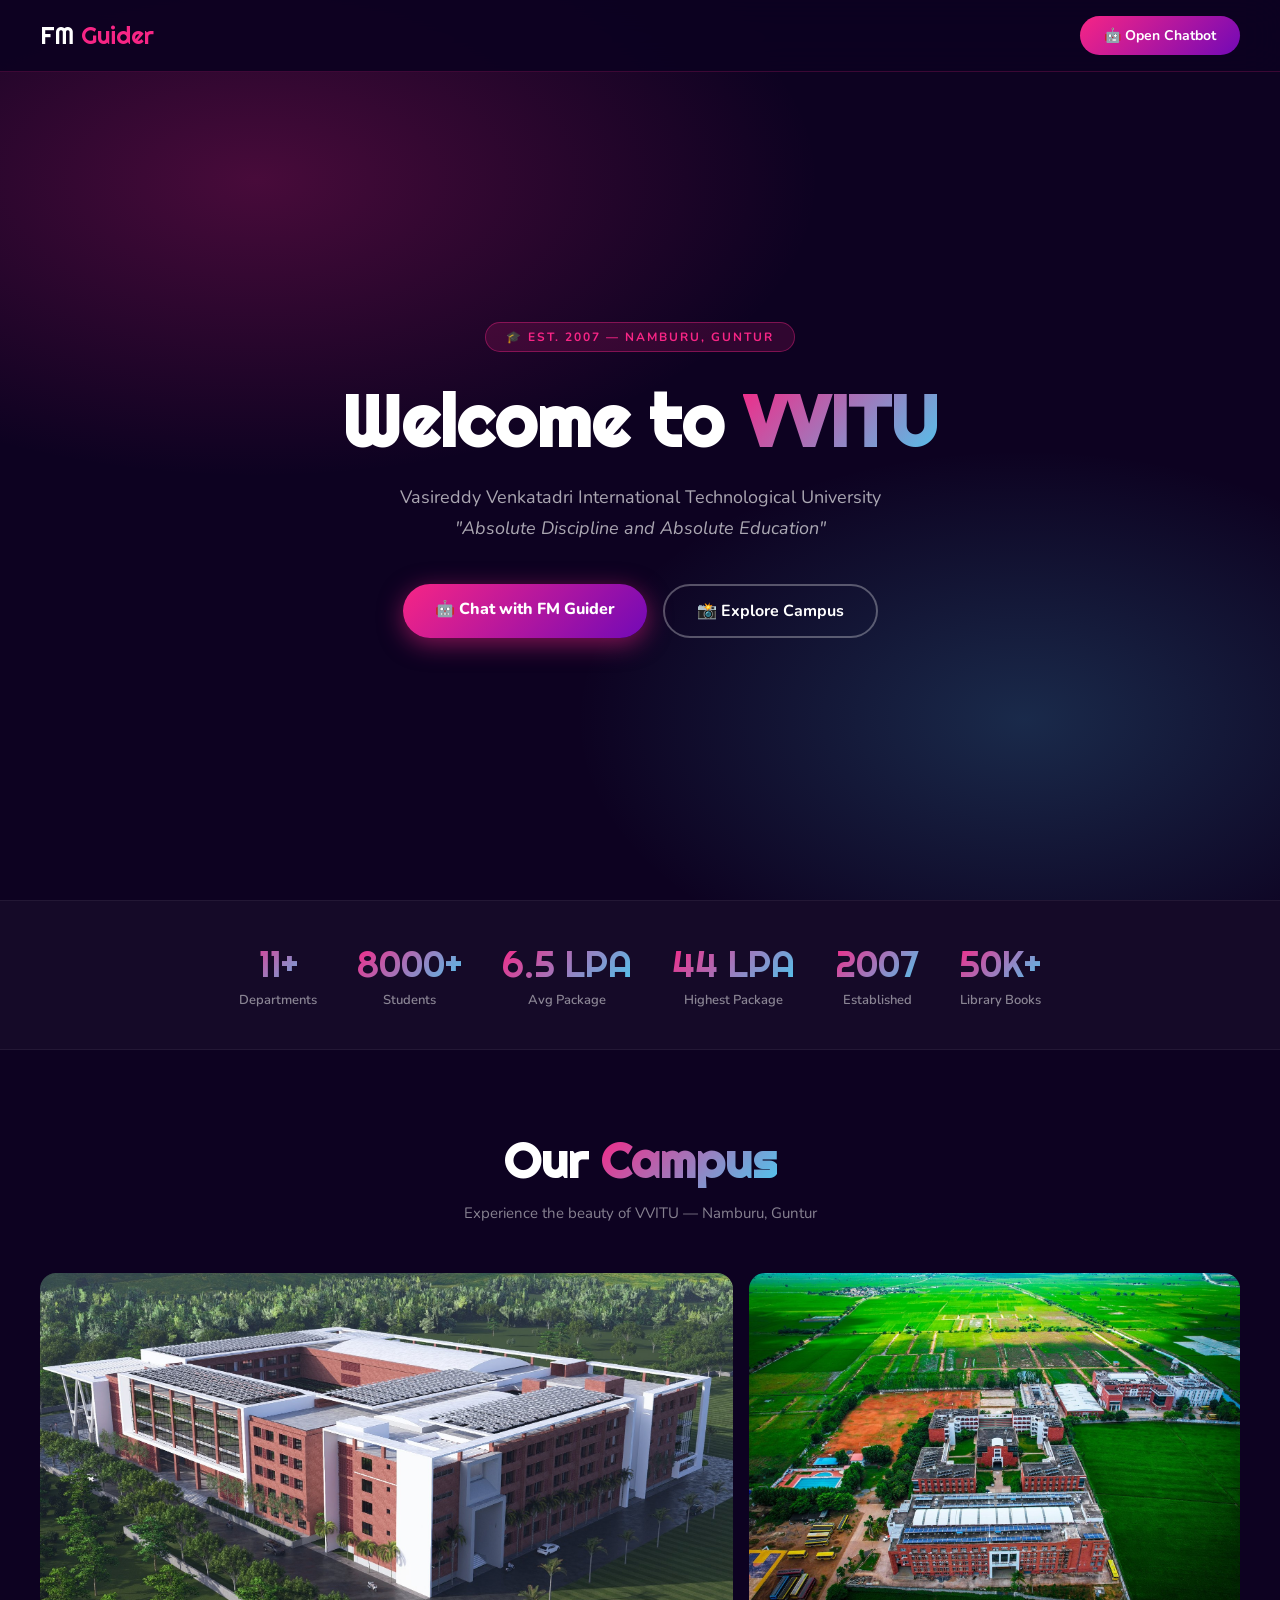
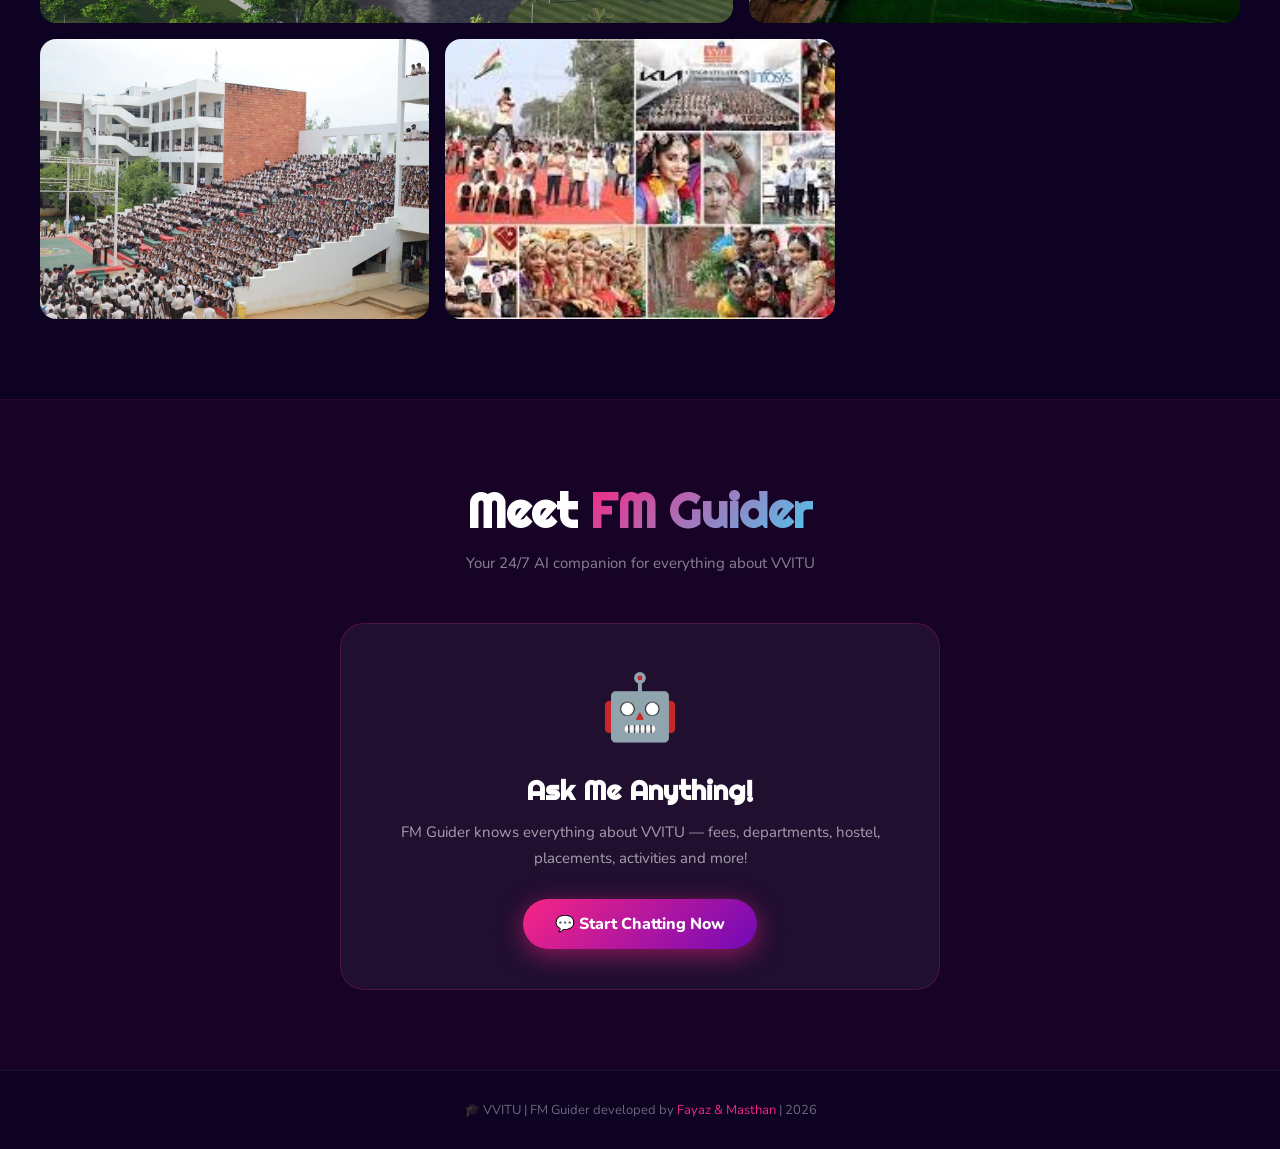
==== index.html @ b2bd7133 "FM Guider VVITU Chatbot FM Guider VVITU Chatbot" ====
<!DOCTYPE html>
<html lang="en">
<head>
<meta charset="UTF-8">
<meta name="viewport" content="width=device-width, initial-scale=1.0">
<title>VVITU — FM Guider</title>
<link href="https://fonts.googleapis.com/css2?family=Nunito:wght@400;600;700;800;900&family=Righteous&display=swap" rel="stylesheet">
<style>
*{margin:0;padding:0;box-sizing:border-box;}
body{font-family:"Nunito",sans-serif;background:#0d0221;color:white;overflow-x:hidden;}
nav{position:fixed;top:0;left:0;right:0;z-index:100;display:flex;justify-content:space-between;align-items:center;padding:16px 40px;background:rgba(13,2,33,0.92);backdrop-filter:blur(20px);border-bottom:1px solid rgba(247,37,133,0.2);}
.logo{font-family:"Righteous",sans-serif;font-size:24px;} .logo span{color:#f72585;}
.nav-btn{background:linear-gradient(135deg,#f72585,#7209b7);color:white;border:none;padding:10px 24px;border-radius:100px;font-size:14px;font-weight:700;cursor:pointer;font-family:"Nunito",sans-serif;text-decoration:none;}
.hero{min-height:100vh;display:flex;flex-direction:column;justify-content:center;align-items:center;text-align:center;padding:120px 20px 60px;position:relative;}
.hero::before{content:"";position:absolute;inset:0;background:radial-gradient(ellipse 80% 60% at 20% 20%,rgba(247,37,133,0.25) 0%,transparent 55%),radial-gradient(ellipse 70% 60% at 80% 80%,rgba(76,201,240,0.2) 0%,transparent 50%);pointer-events:none;}
.badge{background:rgba(247,37,133,0.15);border:1px solid rgba(247,37,133,0.4);color:#f72585;padding:6px 20px;border-radius:100px;font-size:12px;font-weight:700;letter-spacing:2px;text-transform:uppercase;margin-bottom:24px;position:relative;z-index:1;}
h1{font-family:"Righteous",sans-serif;font-size:clamp(36px,6vw,72px);margin-bottom:16px;position:relative;z-index:1;}
h1 span{background:linear-gradient(135deg,#f72585,#4cc9f0);-webkit-background-clip:text;-webkit-text-fill-color:transparent;}
.hero p{font-size:clamp(14px,2vw,18px);color:rgba(255,255,255,0.65);max-width:600px;margin:0 auto 40px;line-height:1.7;position:relative;z-index:1;}
.btns{display:flex;gap:16px;flex-wrap:wrap;justify-content:center;position:relative;z-index:1;}
.btn1{background:linear-gradient(135deg,#f72585,#7209b7);color:white;border:none;padding:14px 32px;border-radius:100px;font-size:16px;font-weight:800;cursor:pointer;font-family:"Nunito",sans-serif;text-decoration:none;display:inline-block;box-shadow:0 6px 24px rgba(247,37,133,0.5);transition:all 0.3s;}
.btn1:hover{transform:translateY(-3px);}
.btn2{background:transparent;color:white;border:2px solid rgba(255,255,255,0.3);padding:14px 32px;border-radius:100px;font-size:16px;font-weight:700;cursor:pointer;font-family:"Nunito",sans-serif;text-decoration:none;display:inline-block;transition:all 0.3s;}
.btn2:hover{border-color:#f72585;color:#f72585;}
.stats{display:flex;justify-content:center;gap:40px;flex-wrap:wrap;padding:40px 20px;background:rgba(255,255,255,0.03);border-top:1px solid rgba(255,255,255,0.06);border-bottom:1px solid rgba(255,255,255,0.06);}
.stat{text-align:center;}
.sn{font-family:"Righteous",sans-serif;font-size:36px;background:linear-gradient(135deg,#f72585,#4cc9f0);-webkit-background-clip:text;-webkit-text-fill-color:transparent;}
.sl{font-size:13px;color:rgba(255,255,255,0.5);margin-top:4px;font-weight:600;}
.gsec{padding:80px 20px;}
.stitle{text-align:center;margin-bottom:50px;}
.stitle h2{font-family:"Righteous",sans-serif;font-size:clamp(28px,4vw,48px);margin-bottom:12px;}
.stitle h2 span{background:linear-gradient(135deg,#f72585,#4cc9f0);-webkit-background-clip:text;-webkit-text-fill-color:transparent;}
.stitle p{color:rgba(255,255,255,0.5);font-size:15px;}
.gg{max-width:1200px;margin:0 auto;display:grid;grid-template-columns:repeat(12,1fr);gap:16px;}
.gi{border-radius:16px;overflow:hidden;cursor:pointer;}
.gi img{width:100%;height:100%;object-fit:cover;transition:transform 0.4s;display:block;}
.gi:hover img{transform:scale(1.05);}
.gi:nth-child(1){grid-column:span 7;height:350px;}
.gi:nth-child(2){grid-column:span 5;height:350px;}
.gi:nth-child(3){grid-column:span 4;height:280px;}
.gi:nth-child(4){grid-column:span 4;height:280px;}
.gi:nth-child(5){grid-column:span 4;height:280px;}
.csec{padding:80px 20px;text-align:center;background:rgba(247,37,133,0.04);border-top:1px solid rgba(247,37,133,0.1);}
.ccard{max-width:600px;margin:40px auto 0;background:rgba(255,255,255,0.05);border:1px solid rgba(247,37,133,0.2);border-radius:24px;padding:40px;}
.cico{font-size:64px;margin-bottom:20px;display:block;animation:float 3s ease-in-out infinite;}
@keyframes float{0%,100%{transform:translateY(0);}50%{transform:translateY(-10px);}}
.ccard h3{font-family:"Righteous",sans-serif;font-size:28px;margin-bottom:12px;}
.ccard p{color:rgba(255,255,255,0.6);margin-bottom:28px;font-size:15px;line-height:1.7;}
footer{text-align:center;padding:30px 20px;border-top:1px solid rgba(255,255,255,0.06);color:rgba(255,255,255,0.4);font-size:13px;}
footer span{color:#f72585;}
@media(max-width:768px){
nav{padding:14px 20px;}
.gi:nth-child(1),.gi:nth-child(2),.gi:nth-child(3),.gi:nth-child(4),.gi:nth-child(5){grid-column:span 12;height:220px;}
}
</style>
</head>
<body>
<nav>
<div class="logo">FM <span>Guider</span></div>
<a href="/chat" class="nav-btn">🤖 Open Chatbot</a>
</nav>
<section class="hero">
<div class="badge">🎓 Est. 2007 — Namburu, Guntur</div>
<h1>Welcome to <span>VVITU</span></h1>
<p>Vasireddy Venkatadri International Technological University<br><em>"Absolute Discipline and Absolute Education"</em></p>
<div class="btns">
<a href="/chat" class="btn1">🤖 Chat with FM Guider</a>
<a href="#gallery" class="btn2">📸 Explore Campus</a>
</div>
</section>
<div class="stats">
<div class="stat"><div class="sn">11+</div><div class="sl">Departments</div></div>
<div class="stat"><div class="sn">8000+</div><div class="sl">Students</div></div>
<div class="stat"><div class="sn">6.5 LPA</div><div class="sl">Avg Package</div></div>
<div class="stat"><div class="sn">44 LPA</div><div class="sl">Highest Package</div></div>
<div class="stat"><div class="sn">2007</div><div class="sl">Established</div></div>
<div class="stat"><div class="sn">50K+</div><div class="sl">Library Books</div></div>
</div>
<section class="gsec" id="gallery">
<div class="stitle"><h2>Our <span>Campus</span></h2><p>Experience the beauty of VVITU — Namburu, Guntur</p></div>
<div class="gg"><div class="gi"><img src="[data-uri]" alt="VVITU"></div><div class="gi"><img src="[data-uri]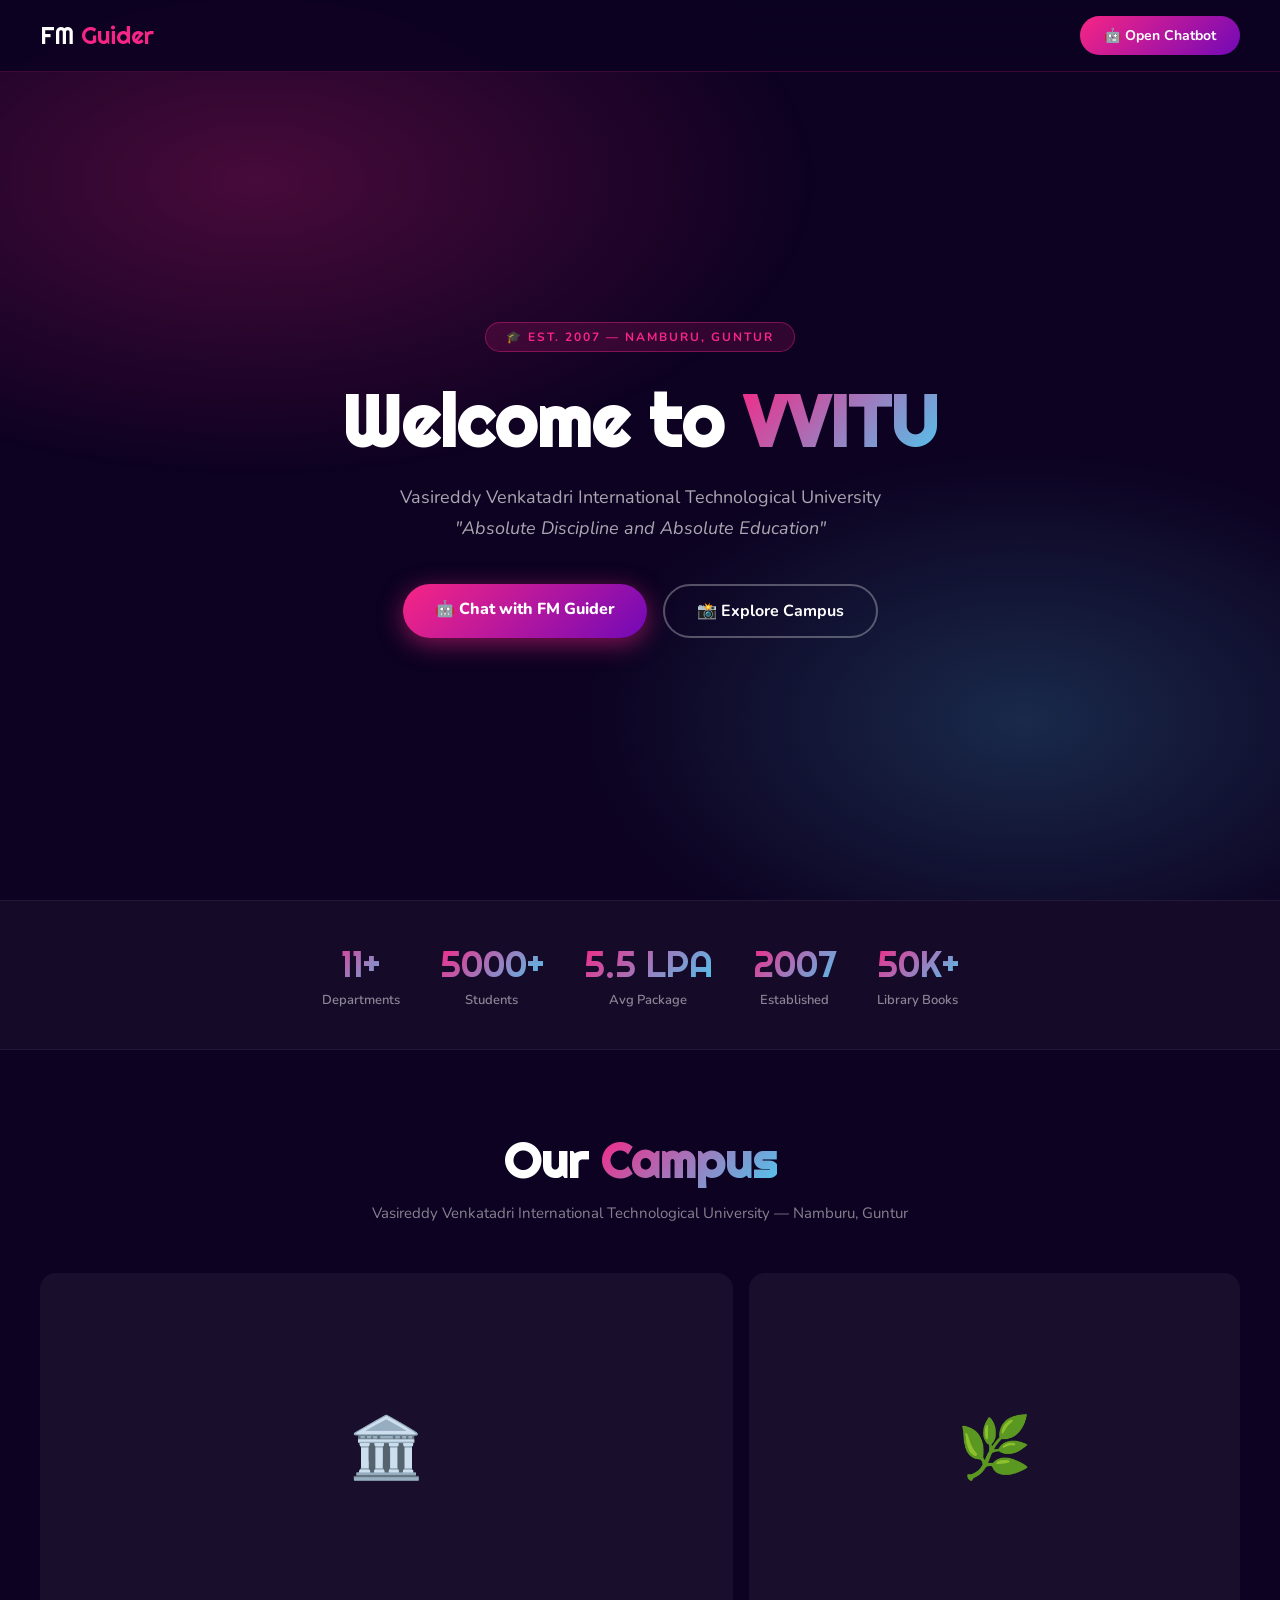
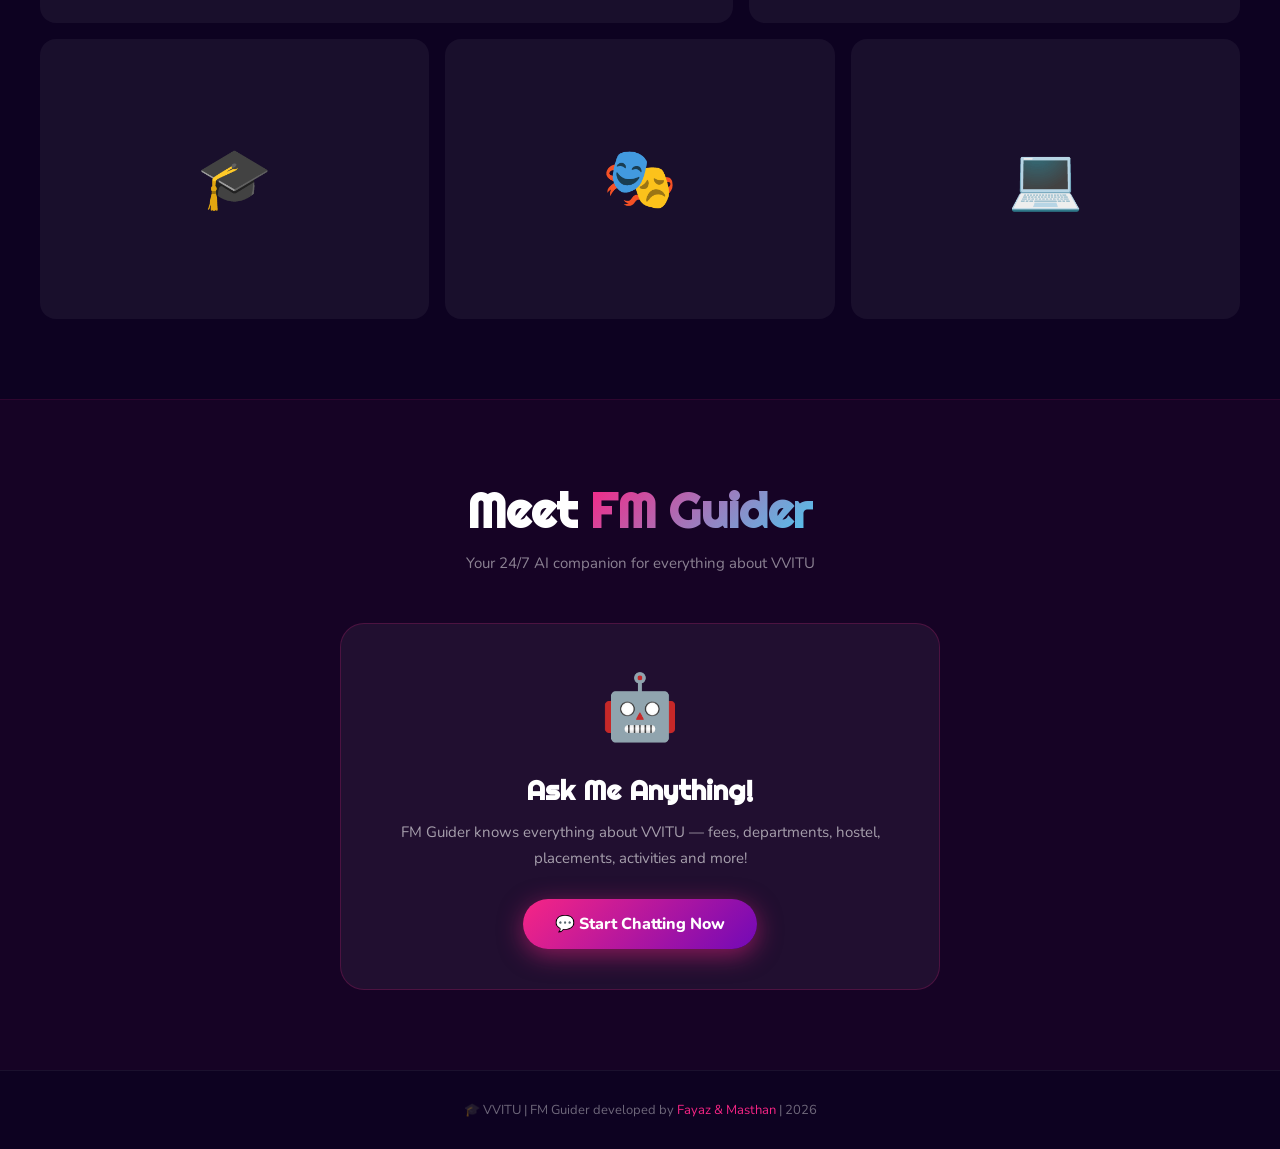
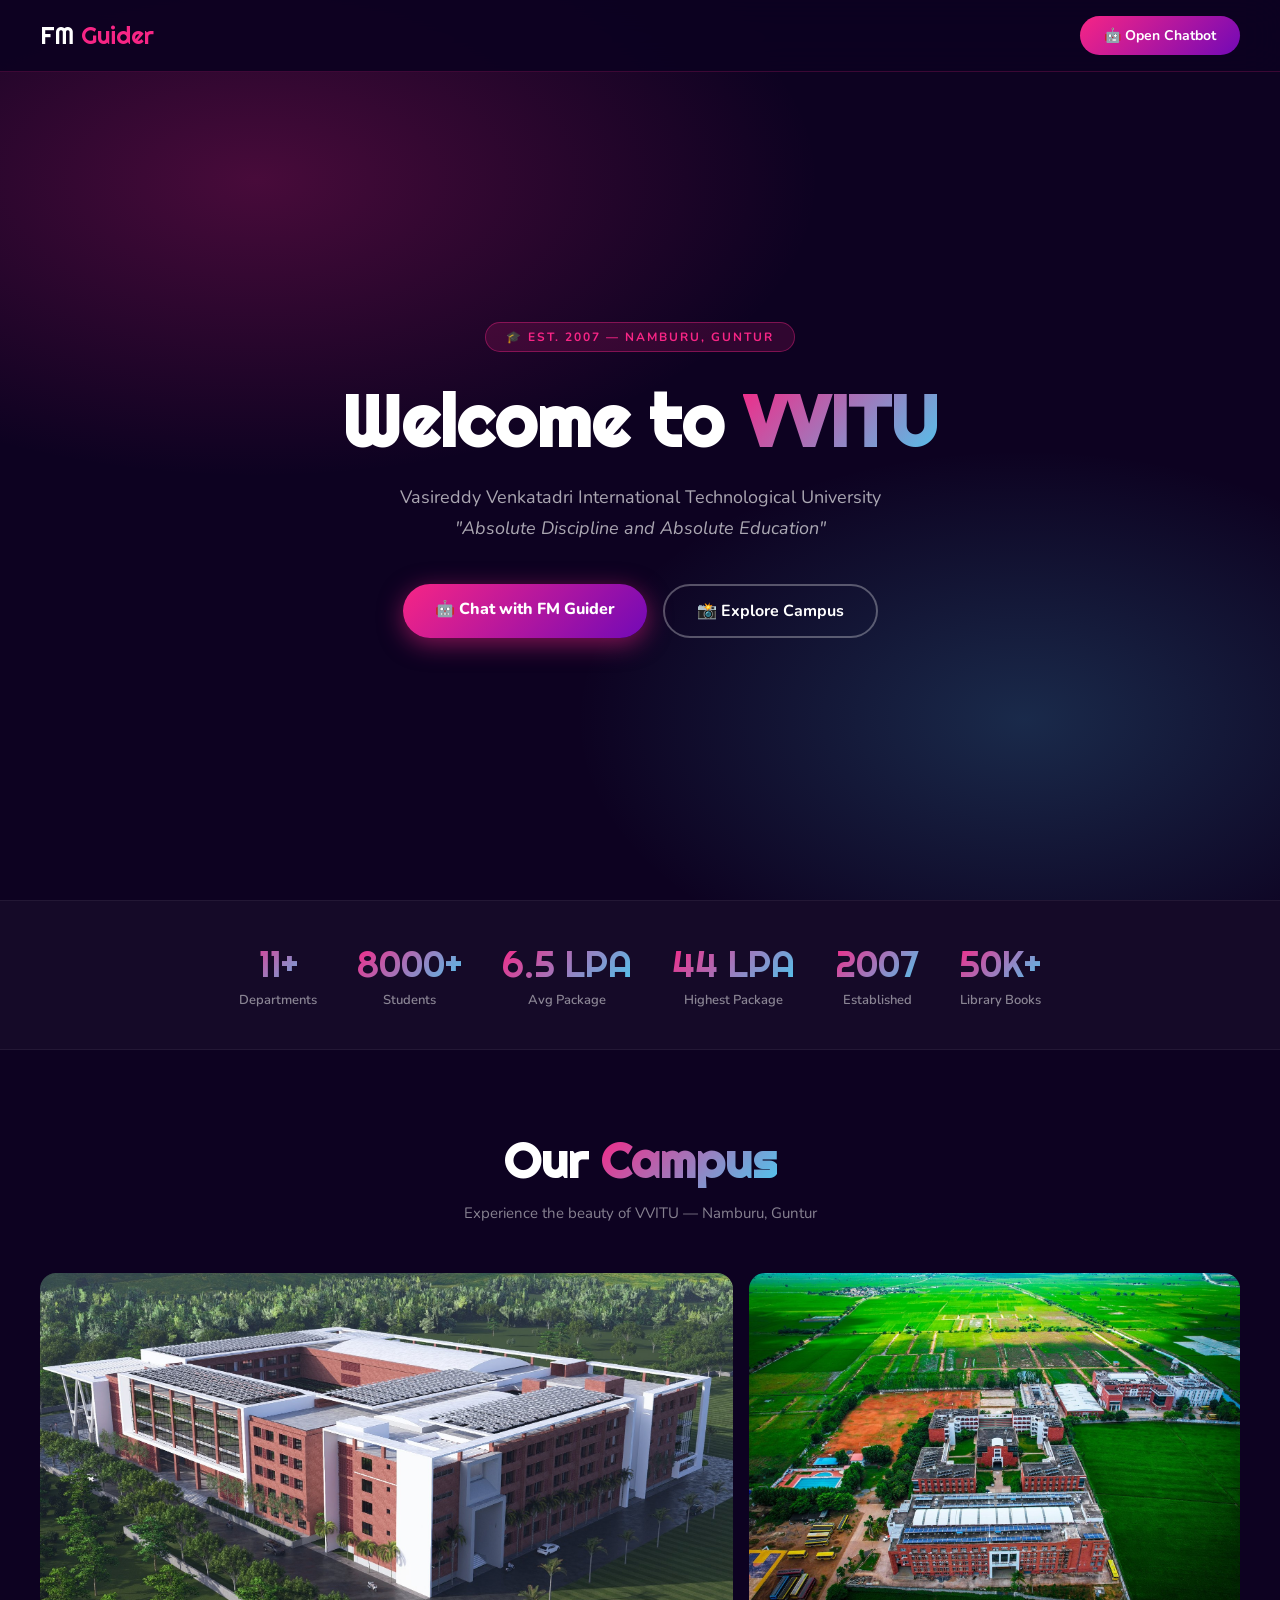
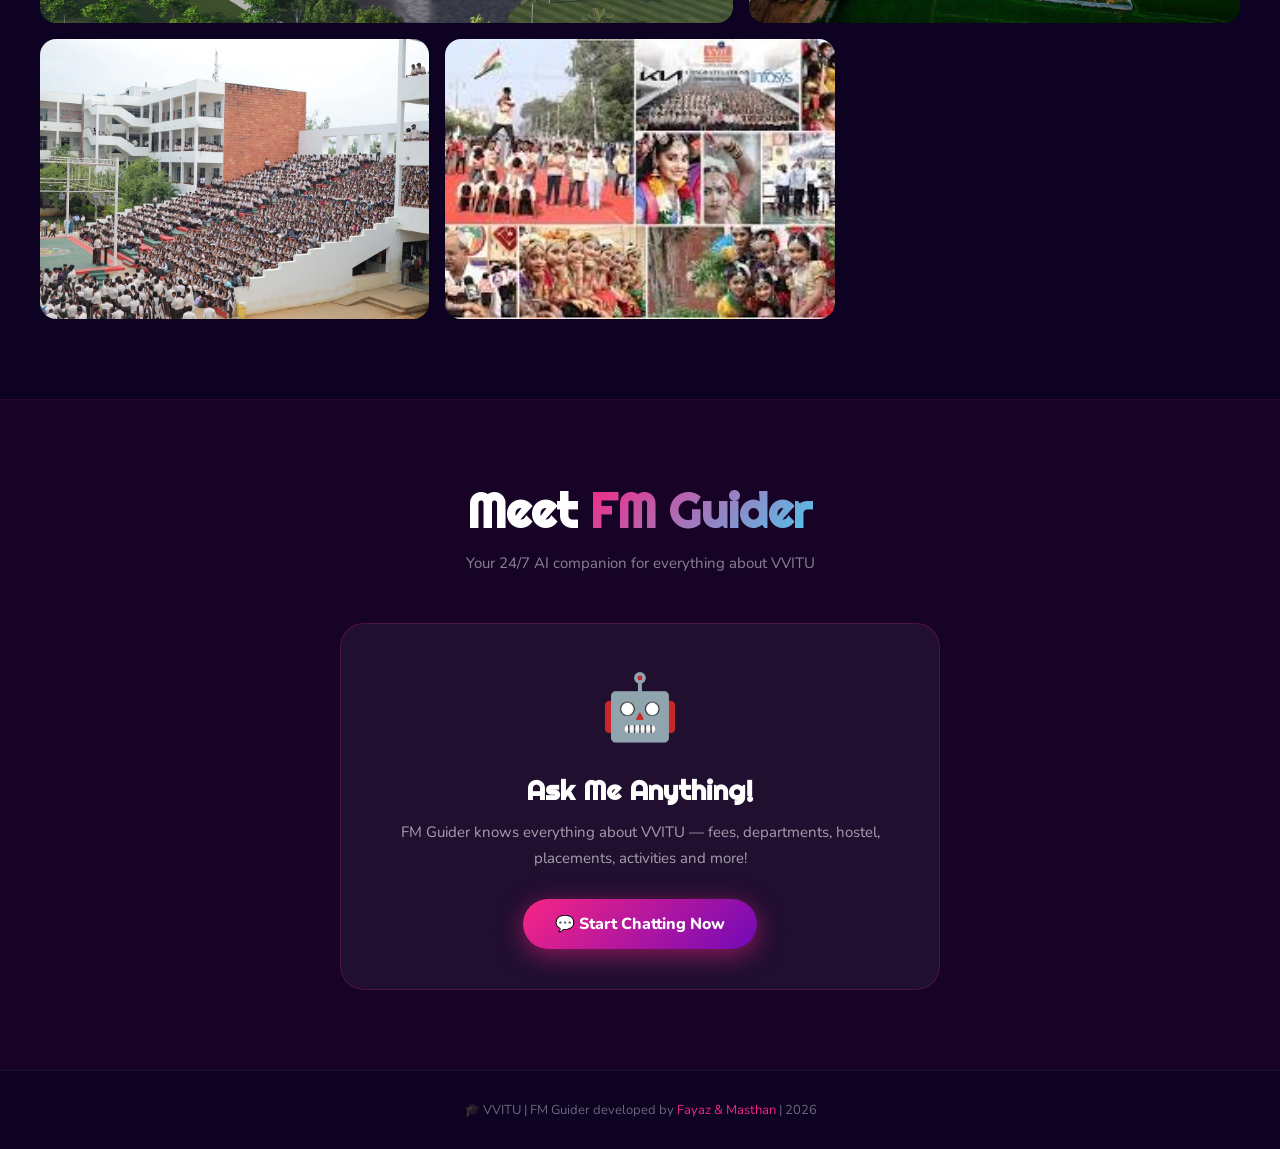
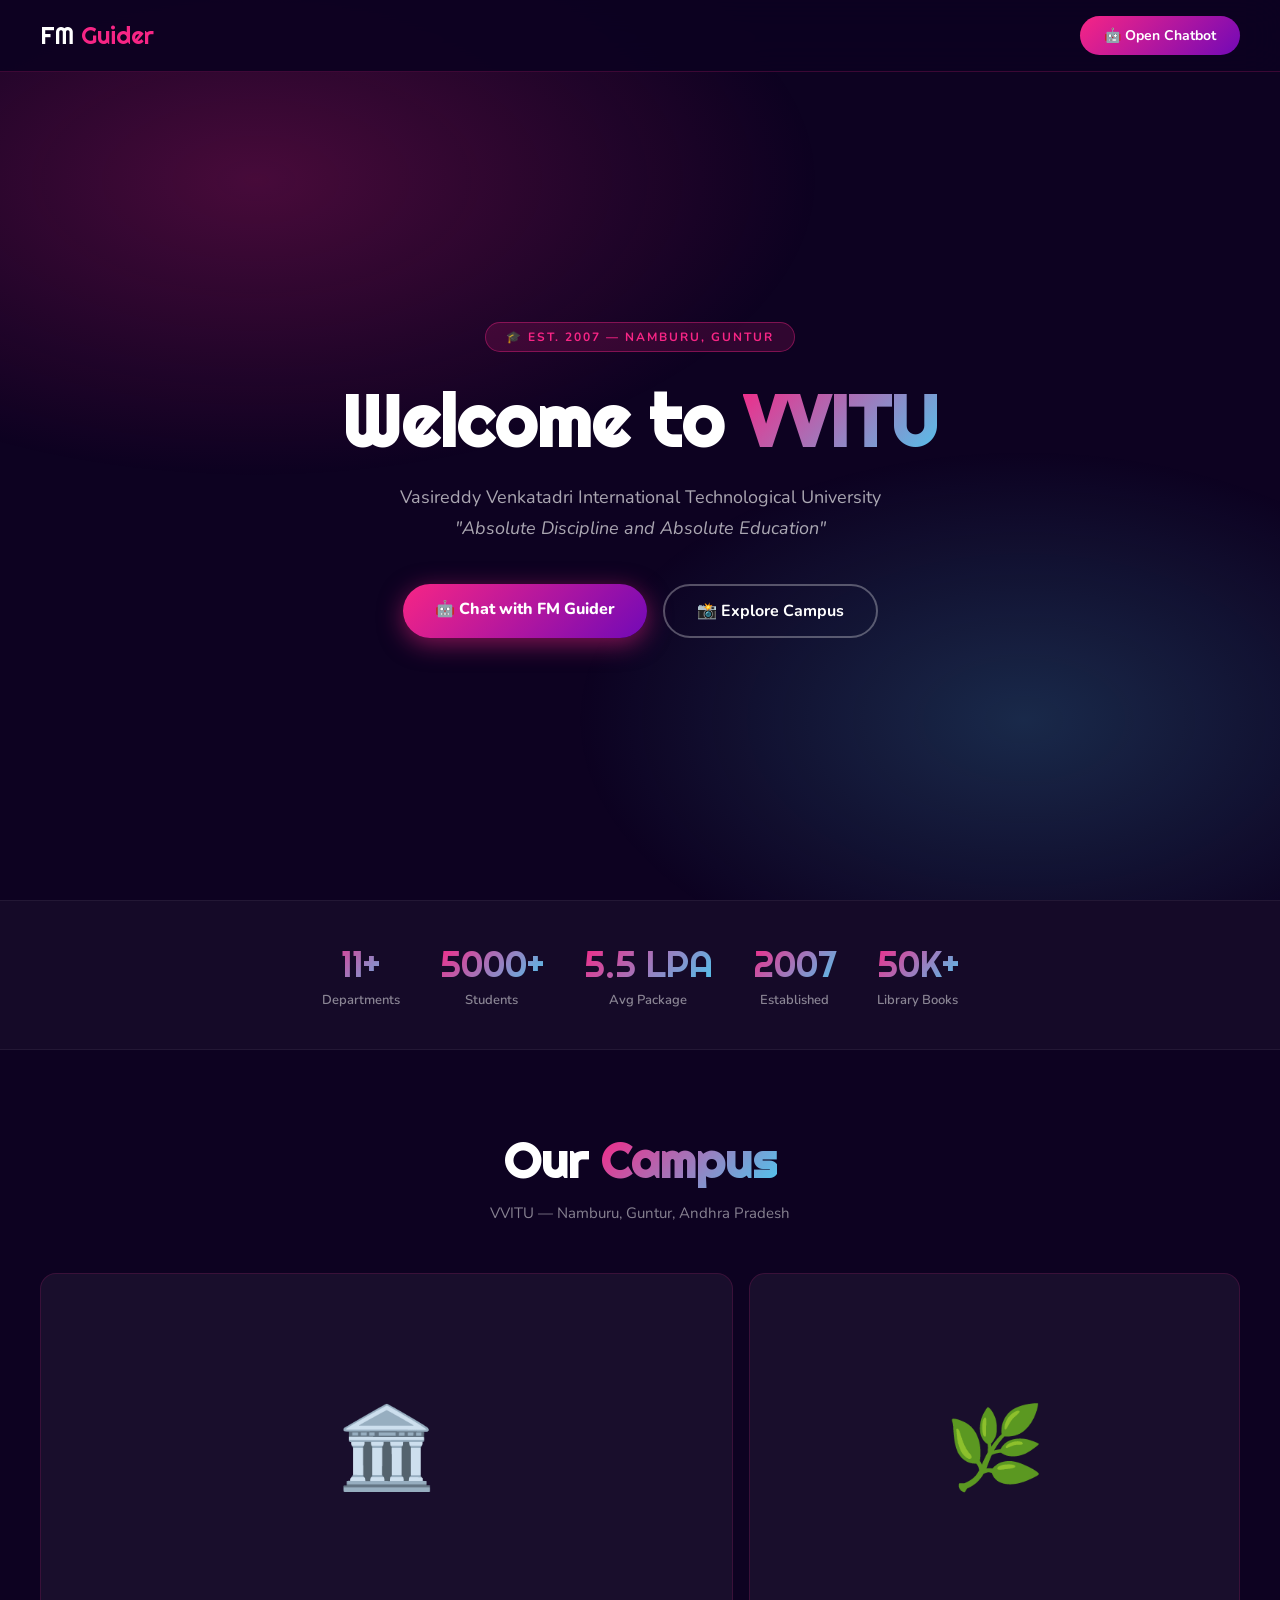
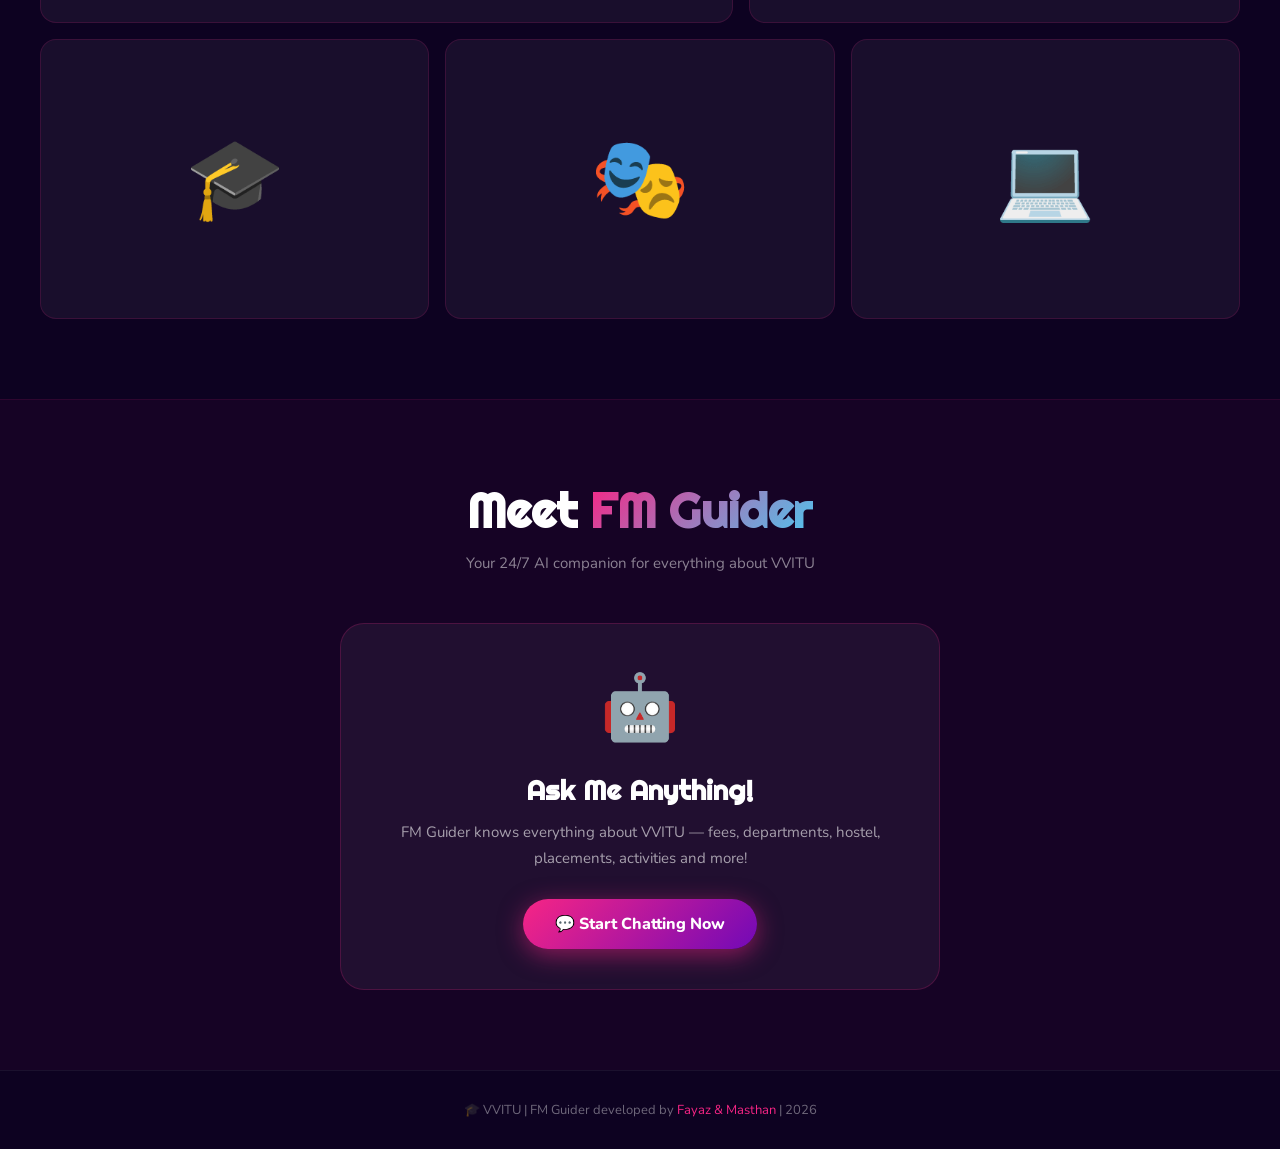
